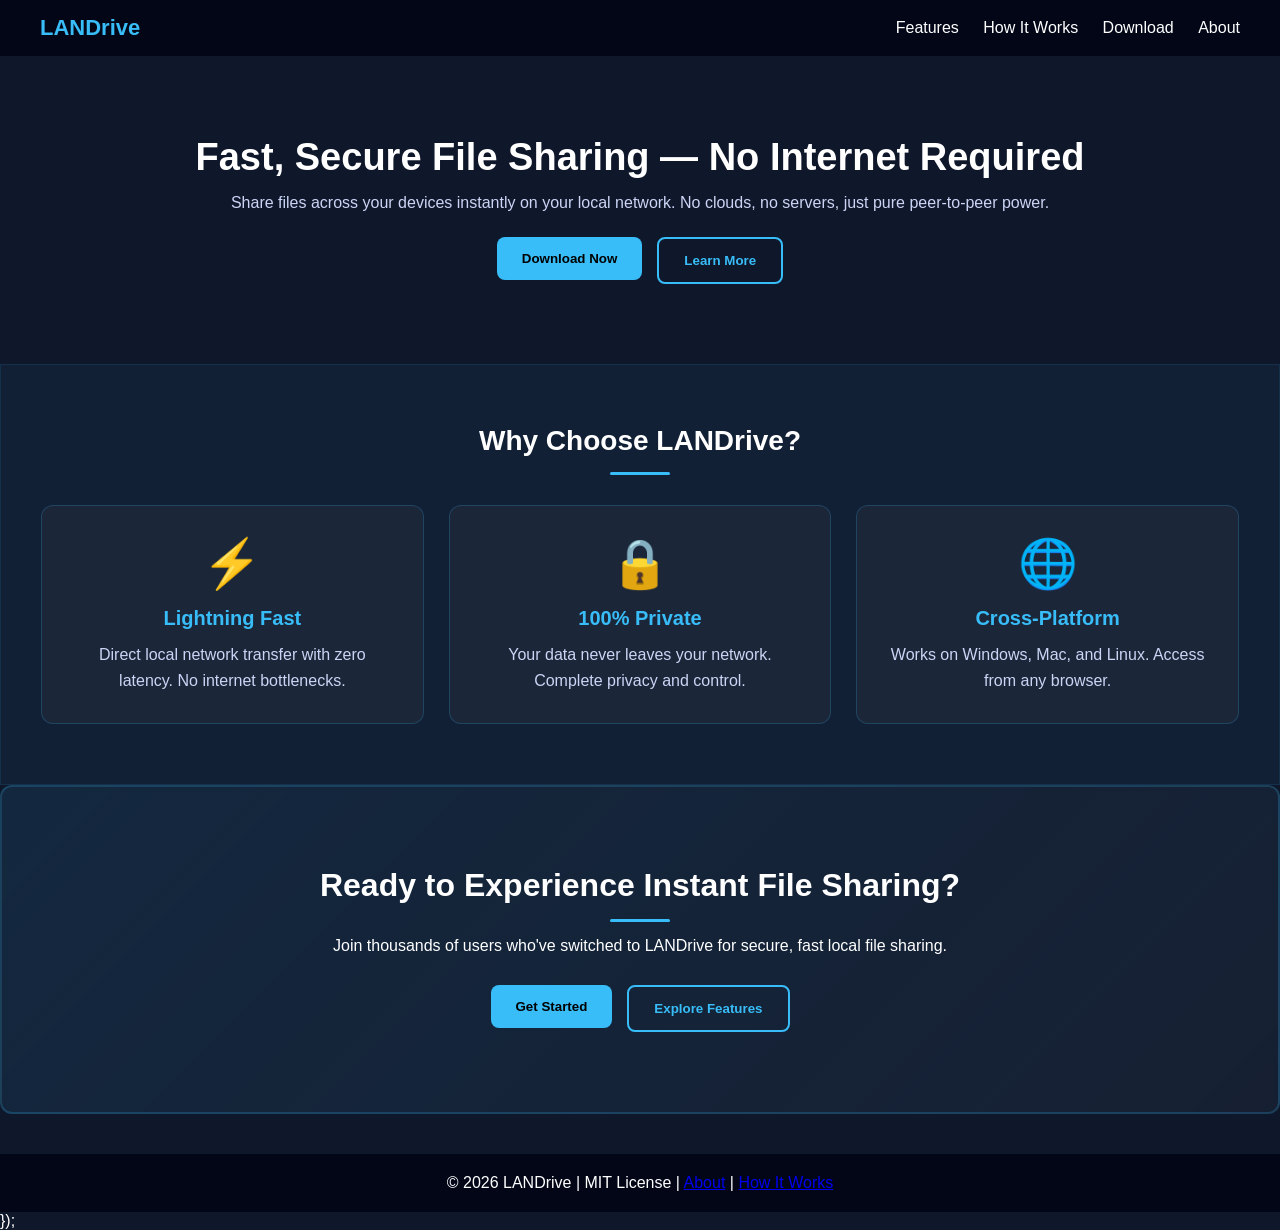
==== index.html @ f498e2f3 "UI changes" ====
<!DOCTYPE html>
<html lang="en">
<head>
  <meta charset="UTF-8">
  <meta name="viewport" content="width=device-width, initial-scale=1.0">
  <title>LANDrive - Fast Local File Sharing</title>
  <link rel="stylesheet" href="style.css">
</head>
<body>

<header>
  <a href="index.html" class="logo">
    <span>LANDrive</span>
  </a>
  <nav>
    <a href="features.html">Features</a>
    <a href="work.html">How It Works</a>
    <a href="download.html">Download</a>
    <a href="about.html">About</a>
  </nav>
</header>

<section class="hero">
  <h2>Fast, Secure File Sharing — No Internet Required</h2>
  <p>Share files across your devices instantly on your local network. No clouds, no servers, just pure peer-to-peer power.</p>
  <div class="hero-buttons">
    <a href="download.html"><button class="btn btn-primary">Download Now</button></a>
    <a href="work.html"><button class="btn btn-secondary">Learn More</button></a>
  </div>
</section>

<section class="section highlights">
  <h3>Why Choose LANDrive?</h3>
  <div class="highlight-cards">
    <div class="highlight-card">
      <div class="icon">⚡</div>
      <h4>Lightning Fast</h4>
      <p>Direct local network transfer with zero latency. No internet bottlenecks.</p>
    </div>
    <div class="highlight-card">
      <div class="icon">🔒</div>
      <h4>100% Private</h4>
      <p>Your data never leaves your network. Complete privacy and control.</p>
    </div>
    <div class="highlight-card">
      <div class="icon">🌐</div>
      <h4>Cross-Platform</h4>
      <p>Works on Windows, Mac, and Linux. Access from any browser.</p>
    </div>
  </div>
</section>

<section class="section cta-section">
  <h3>Ready to Experience Instant File Sharing?</h3>
  <p>Join thousands of users who've switched to LANDrive for secure, fast local file sharing.</p>
  <div class="section-buttons">
    <a href="download.html"><button class="btn btn-primary">Get Started</button></a>
    <a href="features.html"><button class="btn btn-secondary">Explore Features</button></a>
  </div>
</section>

<footer>
  <p>© 2026 LANDrive | MIT License | <a href="about.html">About</a> | <a href="work.html">How It Works</a></p>
</footer>

<script>
  // Add hover animation to buttons
  document.querySelectorAll('.btn').forEach(btn => {
    btn.addEventListener('mouseenter', function() {
      this.style.transform = 'translateY(-3px)';
    });
    btn.addEventListener('mouseleave', function() {
      this.style.transform = 'translateY(0)';
    });
  });

  // Smooth scroll behavior for internal links
  document.querySelectorAll('a').forEach(link => {
    if (link.getAttribute('href').startsWith('#')) {
      link.addEventListener('click', function(e) {
        e.preventDefault();
        const target = document.querySelector(this.getAttribute('href'));
        if (target) {
          target.scrollIntoView({ behavior: 'smooth', block: 'start' });
        }
      });
    }
  });
</script>

</body>
</html>
  });
</script>

</body>
</html>
---- style.css ----
/* RESET */
* {
  margin: 0;
  padding: 0;
  box-sizing: border-box;
  font-family: 'Segoe UI', sans-serif;
}

/* BODY */
body {
  background: #0f172a;
  color: #ffffff;
  scroll-behavior: smooth;
}

/* HEADER */
header {
  padding: 15px 40px;
  display: flex;
  justify-content: space-between;
  align-items: center;
  background: #020617;
  transition: all 0.3s ease;
}

/* LOGO (HEADER) */
.logo {
  display: flex;
  align-items: center;
  gap: 10px;
  text-decoration: none;
  transition: transform 0.3s ease;
}

.logo:hover {
  transform: scale(1.05);
}

.logo img {
  height: 40px;
}

.logo span {
  font-size: 22px;
  color: #38bdf8;
  font-weight: 600;
}

/* NAV */
nav a {
  margin-left: 20px;
  text-decoration: none;
  color: #fff;
  transition: all 0.3s ease;
  position: relative;
}

nav a:hover {
  color: #38bdf8;
  transform: translateY(-2px);
}

nav a::after {
  content: '';
  position: absolute;
  bottom: -5px;
  left: 0;
  width: 0;
  height: 2px;
  background: #38bdf8;
  transition: width 0.3s ease;
}

nav a:hover::after {
  width: 100%;
}

/* HERO */
.hero {
  text-align: center;
  padding: 80px 20px;
}

/* HERO LOGO FIX */
.hero-logo {
  width: 250px;
  max-width: 90%;
  margin-bottom: 20px;
  animation: fadeInDown 0.7s ease;
}

/* HERO TEXT */
.hero h2 {
  font-size: 38px;
  margin-bottom: 15px;
  animation: fadeInDown 0.7s ease;
}

.hero p {
  color: #cbd5f5;
  margin-bottom: 25px;
  animation: fadeInUp 0.7s ease 0.2s both;
}

.hero-buttons {
  display: flex;
  gap: 15px;
  justify-content: center;
  flex-wrap: wrap;
  animation: fadeInUp 0.7s ease 0.4s both;
}

.hero-buttons a {
  text-decoration: none;
}

/* BUTTON */
.btn {
  padding: 14px 25px;
  background: #38bdf8;
  color: #000;
  border: none;
  border-radius: 8px;
  cursor: pointer;
  font-weight: bold;
  transition: all 0.3s cubic-bezier(0.4, 0, 0.2, 1);
  position: relative;
  overflow: hidden;
  display: inline-block;
}

.btn-primary {
  background: #38bdf8;
  color: #000;
}

.btn-primary:hover {
  background: #0ea5e9;
  transform: translateY(-3px);
  box-shadow: 0 10px 25px rgba(56, 189, 248, 0.3);
}

.btn-secondary {
  background: transparent;
  color: #38bdf8;
  border: 2px solid #38bdf8;
}

.btn-secondary:hover {
  background: #38bdf8;
  color: #000;
  transform: translateY(-3px);
  box-shadow: 0 10px 25px rgba(56, 189, 248, 0.3);
}

.btn:active {
  transform: translateY(-1px);
}

.btn::before {
  content: '';
  position: absolute;
  top: 0;
  left: -100%;
  width: 100%;
  height: 100%;
  background: rgba(255, 255, 255, 0.1);
  transition: left 0.3s ease;
}

.btn:hover::before {
  left: 100%;
}

/* SECTION */
.section {
  padding: 60px 40px;
}

.section h3 {
  text-align: center;
  margin-bottom: 30px;
  font-size: 28px;
  animation: fadeInDown 0.6s ease;
}

.section h3::after {
  content: '';
  display: block;
  width: 60px;
  height: 3px;
  background: #38bdf8;
  margin: 15px auto 0;
  border-radius: 2px;
  animation: slideIn 0.6s ease 0.2s both;
}

/* FEATURES */
.features {
  display: grid;
  grid-template-columns: repeat(auto-fit, minmax(200px, 1fr));
  gap: 20px;
}

.card {
  background: #1e293b;
  padding: 20px;
  border-radius: 10px;
  text-align: center;
  transition: all 0.3s cubic-bezier(0.4, 0, 0.2, 1);
  border: 1px solid transparent;
  cursor: pointer;
  animation: fadeInUp 0.6s ease forwards;
  opacity: 0;
}

.card:nth-child(1) { animation-delay: 0.1s; }
.card:nth-child(2) { animation-delay: 0.2s; }
.card:nth-child(3) { animation-delay: 0.3s; }
.card:nth-child(4) { animation-delay: 0.4s; }
.card:nth-child(5) { animation-delay: 0.5s; }

.card:hover {
  background: #334155;
  border-color: #38bdf8;
  transform: translateY(-8px);
  box-shadow: 0 15px 40px rgba(56, 189, 248, 0.15);
}

/* STEPS */
.steps {
  display: flex;
  flex-wrap: wrap;
  gap: 20px;
  justify-content: center;
}

.step {
  background: #1e293b;
  padding: 20px;
  border-radius: 10px;
  width: 220px;
  transition: all 0.3s cubic-bezier(0.4, 0, 0.2, 1);
  border: 1px solid transparent;
  animation: fadeInUp 0.6s ease forwards;
  opacity: 0;
  text-align: center;
}

.step:nth-child(1) { animation-delay: 0.1s; }
.step:nth-child(2) { animation-delay: 0.2s; }
.step:nth-child(3) { animation-delay: 0.3s; }
.step:nth-child(4) { animation-delay: 0.4s; }

.step:hover {
  background: #334155;
  border-color: #38bdf8;
  transform: translateY(-8px);
  box-shadow: 0 15px 40px rgba(56, 189, 248, 0.15);
}

/* DOWNLOAD */
.download {
  text-align: center;
}

.download p {
  animation: fadeInUp 0.7s ease 0.2s both;
}

/* HIGHLIGHTS SECTION */
.highlights {
  background: rgba(56, 189, 248, 0.05);
  border: 1px solid rgba(56, 189, 248, 0.1);
}

.highlight-cards {
  display: grid;
  grid-template-columns: repeat(auto-fit, minmax(250px, 1fr));
  gap: 25px;
  margin-top: 30px;
}

.highlight-card {
  background: rgba(30, 41, 59, 0.8);
  padding: 30px;
  border-radius: 12px;
  border: 1px solid rgba(56, 189, 248, 0.2);
  transition: all 0.3s cubic-bezier(0.4, 0, 0.2, 1);
  animation: fadeInUp 0.6s ease forwards;
  opacity: 0;
  text-align: center;
}

.highlight-card:nth-child(1) { animation-delay: 0.1s; }
.highlight-card:nth-child(2) { animation-delay: 0.2s; }
.highlight-card:nth-child(3) { animation-delay: 0.3s; }

.highlight-card:hover {
  background: rgba(30, 41, 59, 1);
  border-color: #38bdf8;
  transform: translateY(-8px);
  box-shadow: 0 15px 40px rgba(56, 189, 248, 0.15);
}

.highlight-card .icon {
  font-size: 48px;
  margin-bottom: 15px;
}

.highlight-card h4 {
  color: #38bdf8;
  margin-bottom: 12px;
  font-size: 20px;
}

.highlight-card p {
  color: #cbd5f5;
  line-height: 1.6;
}

/* CTA SECTION */
.cta-section {
  background: linear-gradient(135deg, rgba(56, 189, 248, 0.1), rgba(30, 41, 59, 0.5));
  border: 2px solid rgba(56, 189, 248, 0.2);
  border-radius: 12px;
  text-align: center;
  padding: 80px 40px;
  animation: fadeInUp 0.6s ease;
}

.cta-section h3 {
  font-size: 32px;
  margin-bottom: 15px;
  animation: fadeInDown 0.6s ease;
}

.cta-section p {
  animation: fadeInUp 0.6s ease 0.2s both;
  margin-bottom: 30px;
}

.section-buttons {
  display: flex;
  gap: 15px;
  justify-content: center;
  flex-wrap: wrap;
  animation: fadeInUp 0.6s ease 0.4s both;
}

.section-buttons a {
  text-decoration: none;
}

/* FOOTER */
footer {
  text-align: center;
  padding: 20px;
  background: #020617;
  margin-top: 40px;
  transition: all 0.3s ease;
}

footer p {
  animation: fadeInUp 0.7s ease;
}

/* ANIMATIONS */
@keyframes fadeInUp {
  from {
    opacity: 0;
    transform: translateY(30px);
  }
  to {
    opacity: 1;
    transform: translateY(0);
  }
}

@keyframes fadeInDown {
  from {
    opacity: 0;
    transform: translateY(-20px);
  }
  to {
    opacity: 1;
    transform: translateY(0);
  }
}

@keyframes slideIn {
  from {
    width: 0;
  }
  to {
    width: 60px;
  }
}

/* RESPONSIVE */
@media (max-width: 768px) {
  header {
    flex-direction: column;
    gap: 15px;
  }

  nav {
    display: flex;
    gap: 10px;
    flex-wrap: wrap;
  }

  nav a {
    margin-left: 0;
    font-size: 14px;
  }

  .hero h2 {
    font-size: 28px;
  }

  .hero-buttons {
    flex-direction: column;
    align-items: center;
  }

  .hero-buttons a {
    width: 100%;
    max-width: 250px;
  }

  .hero-buttons .btn {
    width: 100%;
  }

  .step {
    width: 100%;
    min-width: 200px;
  }

  .section {
    padding: 40px 20px;
  }

  .section-buttons {
    flex-direction: column;
    align-items: center;
  }

  .section-buttons a {
    width: 100%;
    max-width: 250px;
  }

  .section-buttons .btn {
    width: 100%;
  }

  .cta-section {
    padding: 50px 20px;
  }

  .cta-section h3 {
    font-size: 24px;
  }

  .highlight-cards {
    grid-template-columns: 1fr;
  }

  .features {
    grid-template-columns: 1fr;
  }
}
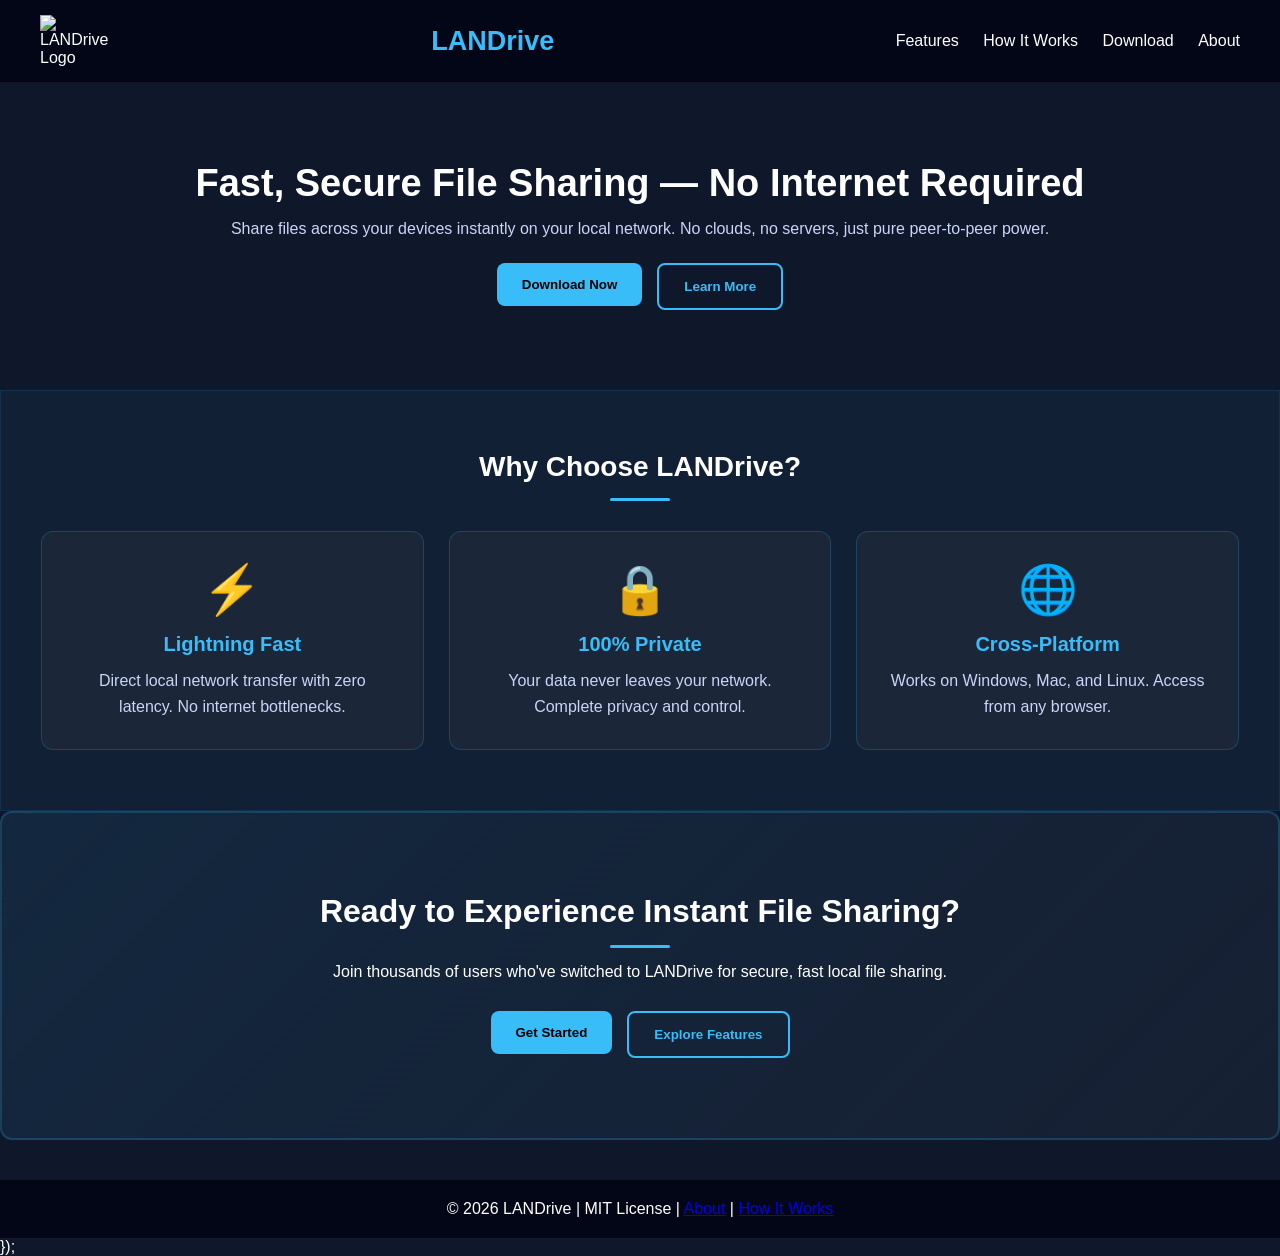
==== commit cd3a2c5a: "Logo Changes Co-authored-by: Copilot <copilot@github.com>" ====
--- a/index.html
+++ b/index.html
@@ -4,11 +4,14 @@
   <meta charset="UTF-8">
   <meta name="viewport" content="width=device-width, initial-scale=1.0">
   <title>LANDrive - Fast Local File Sharing</title>
+  <link rel="icon" href="assets/logo.png" type="image/x-icon">
   <link rel="stylesheet" href="style.css">
 </head>
 <body>
 
 <header>
+  
+  <img src="assets/logo.png" alt="LANDrive Logo" width="70" >
   <a href="index.html" class="logo">
     <span>LANDrive</span>
   </a>
--- a/style.css
+++ b/style.css
@@ -41,7 +41,7 @@
 }
 
 .logo span {
-  font-size: 22px;
+  font-size: 27px;
   color: #38bdf8;
   font-weight: 600;
 }
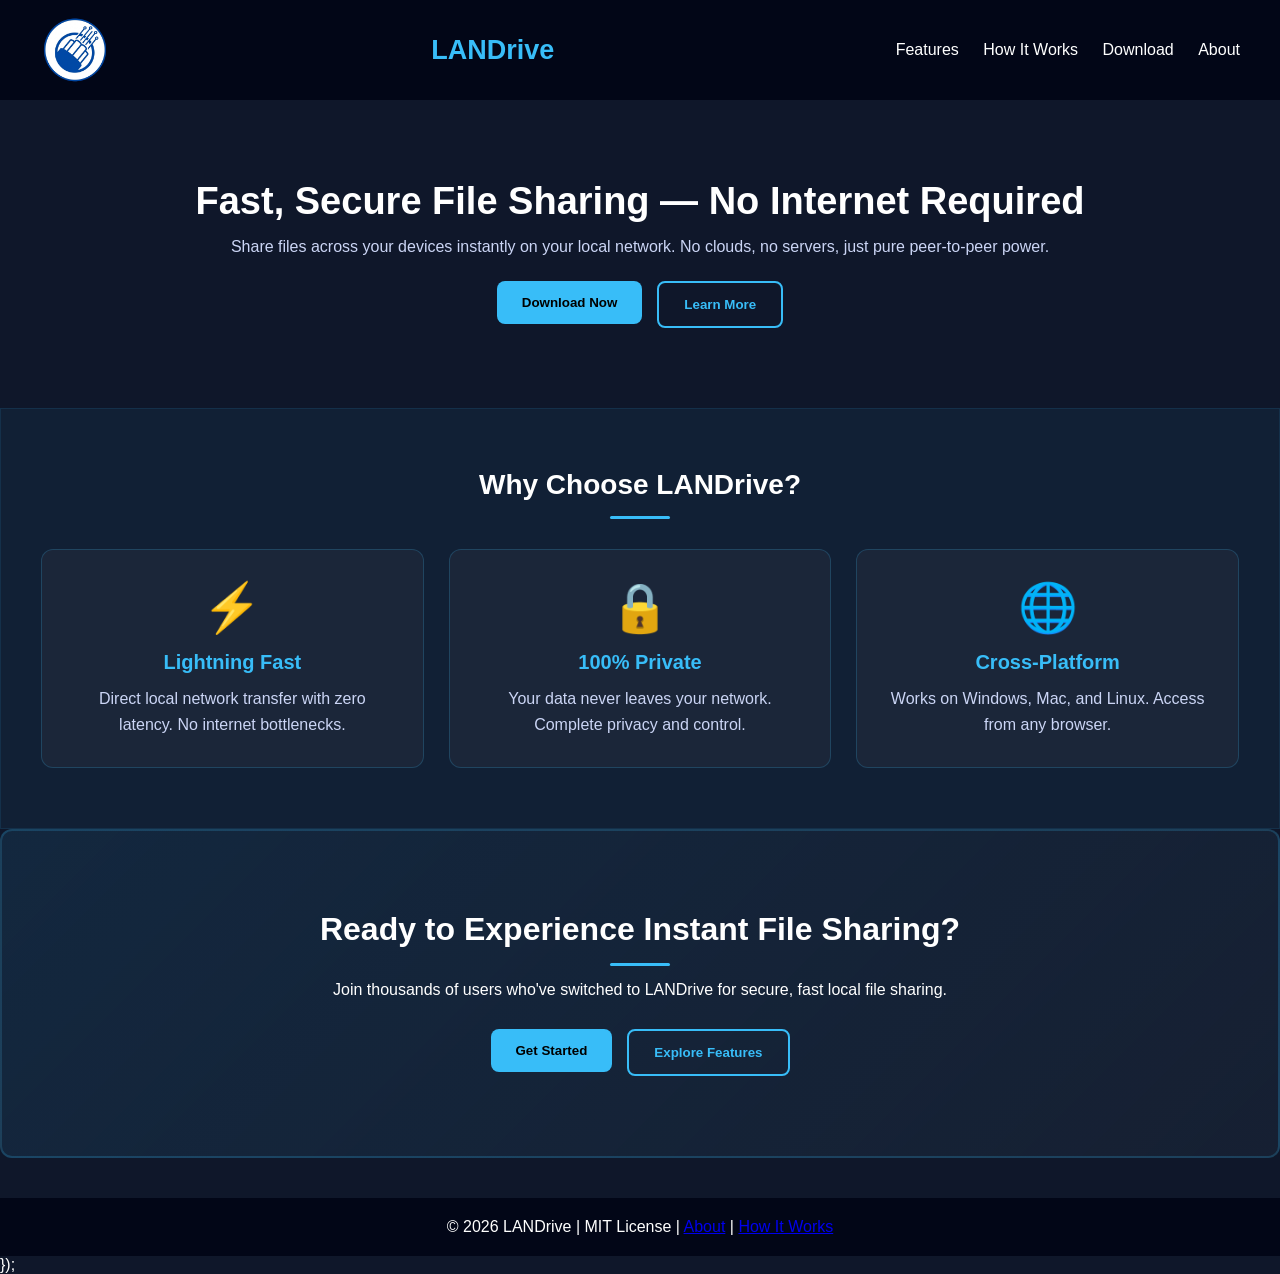
==== commit f126b5be: "Logo and Icon (all pages) Co-authored-by: Copilot <copilot@github.com>" ====
--- a/index.html
+++ b/index.html
@@ -4,14 +4,14 @@
   <meta charset="UTF-8">
   <meta name="viewport" content="width=device-width, initial-scale=1.0">
   <title>LANDrive - Fast Local File Sharing</title>
-  <link rel="icon" href="assets/logo.png" type="image/x-icon">
+  <link rel="icon" href="assets/logo3.png" type="image/x-icon">
   <link rel="stylesheet" href="style.css">
 </head>
 <body>
 
 <header>
   
-  <img src="assets/logo.png" alt="LANDrive Logo" width="70" >
+  <img src="assets/logo3.png" alt="LANDrive Logo" width="70" >
   <a href="index.html" class="logo">
     <span>LANDrive</span>
   </a>
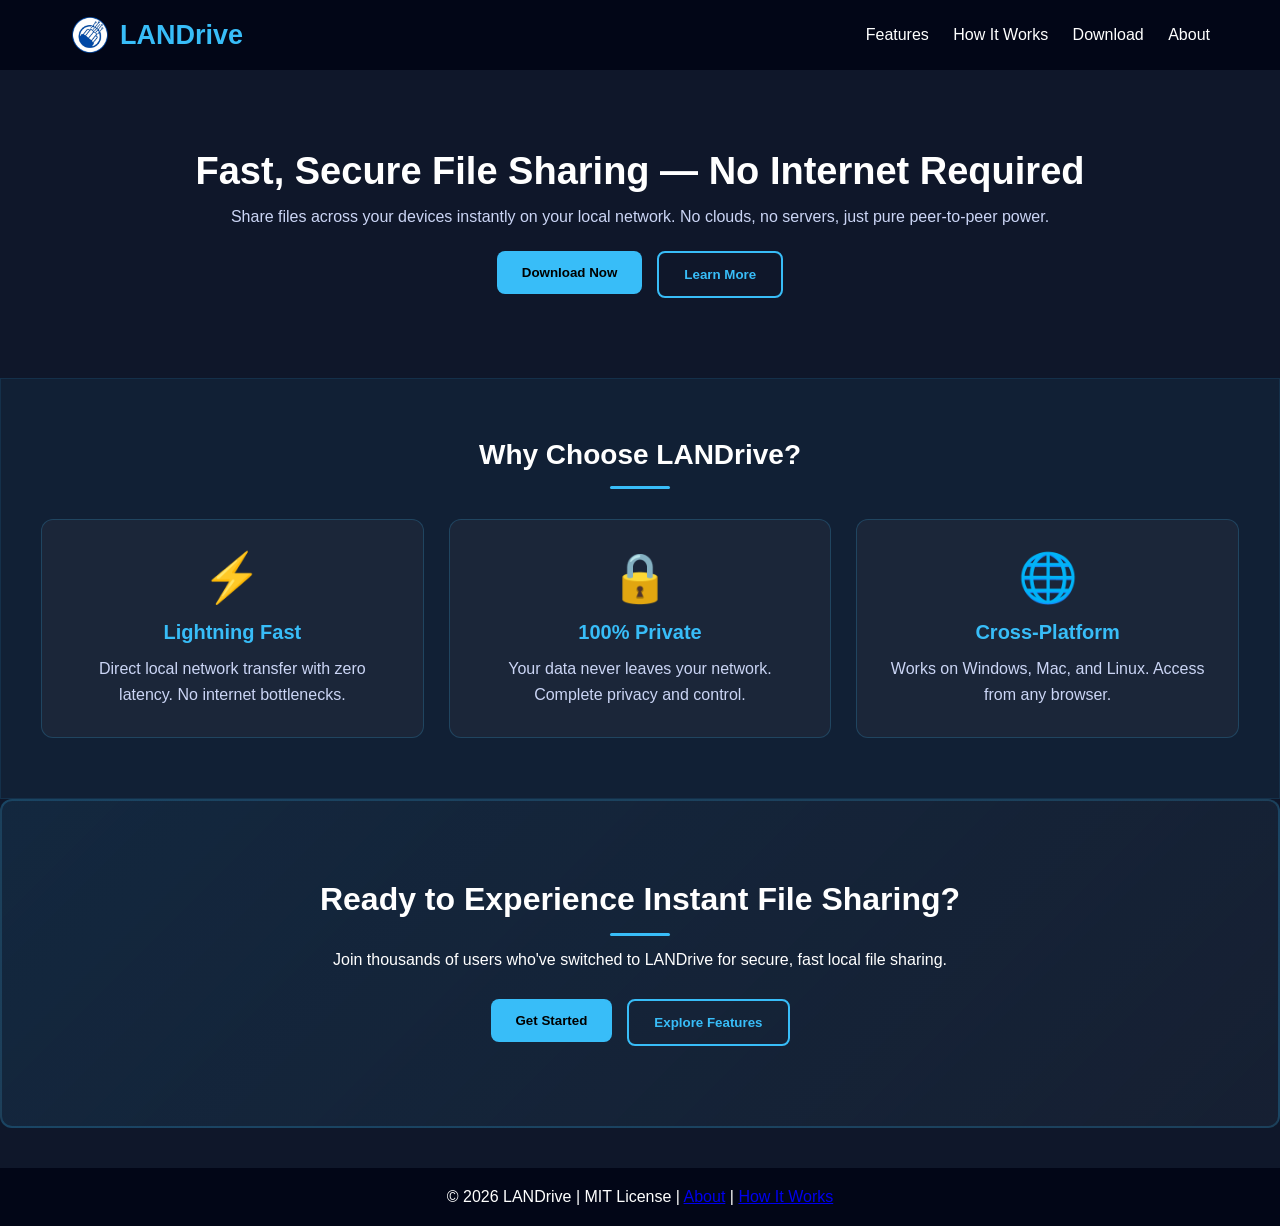
==== commit 90114fe1: "again fixed how it works page" ====
--- a/index.html
+++ b/index.html
@@ -7,44 +7,56 @@
   <link rel="icon" href="assets/logo3.png" type="image/x-icon">
   <link rel="stylesheet" href="style.css">
 </head>
+
 <body>
 
 <header>
-  
-  <img src="assets/logo3.png" alt="LANDrive Logo" width="70" >
+
+  <!-- ✅ LOGO + TEXT FIXED -->
   <a href="index.html" class="logo">
+    <img src="assets/logo3.png" alt="LANDrive Logo">
     <span>LANDrive</span>
   </a>
+
   <nav>
     <a href="features.html">Features</a>
     <a href="work.html">How It Works</a>
     <a href="download.html">Download</a>
     <a href="about.html">About</a>
   </nav>
+
 </header>
 
 <section class="hero">
   <h2>Fast, Secure File Sharing — No Internet Required</h2>
   <p>Share files across your devices instantly on your local network. No clouds, no servers, just pure peer-to-peer power.</p>
+
   <div class="hero-buttons">
-    <a href="download.html"><button class="btn btn-primary">Download Now</button></a>
-    <a href="work.html"><button class="btn btn-secondary">Learn More</button></a>
+    <a href="download.html">
+      <button class="btn btn-primary">Download Now</button>
+    </a>
+    <a href="work.html">
+      <button class="btn btn-secondary">Learn More</button>
+    </a>
   </div>
 </section>
 
 <section class="section highlights">
   <h3>Why Choose LANDrive?</h3>
+
   <div class="highlight-cards">
     <div class="highlight-card">
       <div class="icon">⚡</div>
       <h4>Lightning Fast</h4>
       <p>Direct local network transfer with zero latency. No internet bottlenecks.</p>
     </div>
+
     <div class="highlight-card">
       <div class="icon">🔒</div>
       <h4>100% Private</h4>
       <p>Your data never leaves your network. Complete privacy and control.</p>
     </div>
+
     <div class="highlight-card">
       <div class="icon">🌐</div>
       <h4>Cross-Platform</h4>
@@ -56,18 +68,26 @@
 <section class="section cta-section">
   <h3>Ready to Experience Instant File Sharing?</h3>
   <p>Join thousands of users who've switched to LANDrive for secure, fast local file sharing.</p>
+
   <div class="section-buttons">
-    <a href="download.html"><button class="btn btn-primary">Get Started</button></a>
-    <a href="features.html"><button class="btn btn-secondary">Explore Features</button></a>
+    <a href="download.html">
+      <button class="btn btn-primary">Get Started</button>
+    </a>
+    <a href="features.html">
+      <button class="btn btn-secondary">Explore Features</button>
+    </a>
   </div>
 </section>
 
 <footer>
-  <p>© 2026 LANDrive | MIT License | <a href="about.html">About</a> | <a href="work.html">How It Works</a></p>
+  <p>© 2026 LANDrive | MIT License |
+    <a href="about.html">About</a> |
+    <a href="work.html">How It Works</a>
+  </p>
 </footer>
 
 <script>
-  // Add hover animation to buttons
+  // Button hover animation
   document.querySelectorAll('.btn').forEach(btn => {
     btn.addEventListener('mouseenter', function() {
       this.style.transform = 'translateY(-3px)';
@@ -77,7 +97,7 @@
     });
   });
 
-  // Smooth scroll behavior for internal links
+  // Smooth scroll
   document.querySelectorAll('a').forEach(link => {
     if (link.getAttribute('href').startsWith('#')) {
       link.addEventListener('click', function(e) {
@@ -92,9 +112,4 @@
 </script>
 
 </body>
-</html>
-  });
-</script>
-
-</body>
-</html>
+</html>
--- a/style.css
+++ b/style.css
@@ -15,7 +15,7 @@
 
 /* HEADER */
 header {
-  padding: 15px 40px;
+  padding: 15px 70px;
   display: flex;
   justify-content: space-between;
   align-items: center;
@@ -229,28 +229,30 @@
 
 /* STEPS */
 .steps {
-  display: flex;
-  flex-wrap: wrap;
-  gap: 20px;
+  display: grid;
+  grid-template-columns: repeat(auto-fit, minmax(280px, 1fr));
+  gap: 25px;
   justify-content: center;
 }
 
 .step {
   background: #1e293b;
-  padding: 20px;
+  padding: 25px;
   border-radius: 10px;
-  width: 220px;
   transition: all 0.3s cubic-bezier(0.4, 0, 0.2, 1);
   border: 1px solid transparent;
   animation: fadeInUp 0.6s ease forwards;
   opacity: 0;
-  text-align: center;
 }
 
 .step:nth-child(1) { animation-delay: 0.1s; }
 .step:nth-child(2) { animation-delay: 0.2s; }
 .step:nth-child(3) { animation-delay: 0.3s; }
 .step:nth-child(4) { animation-delay: 0.4s; }
+.step:nth-child(5) { animation-delay: 0.5s; }
+.step:nth-child(6) { animation-delay: 0.6s; }
+.step:nth-child(7) { animation-delay: 0.7s; }
+.step:nth-child(8) { animation-delay: 0.8s; }
 
 .step:hover {
   background: #334155;
@@ -408,6 +410,7 @@
     display: flex;
     gap: 10px;
     flex-wrap: wrap;
+    justify-content: center;
   }
 
   nav a {
@@ -435,7 +438,6 @@
 
   .step {
     width: 100%;
-    min-width: 200px;
   }
 
   .section {
@@ -471,4 +473,12 @@
   .features {
     grid-template-columns: 1fr;
   }
+
+  .steps {
+    grid-template-columns: 1fr;
+  }
+
+  .card {
+    width: 100%;
+  }
 }
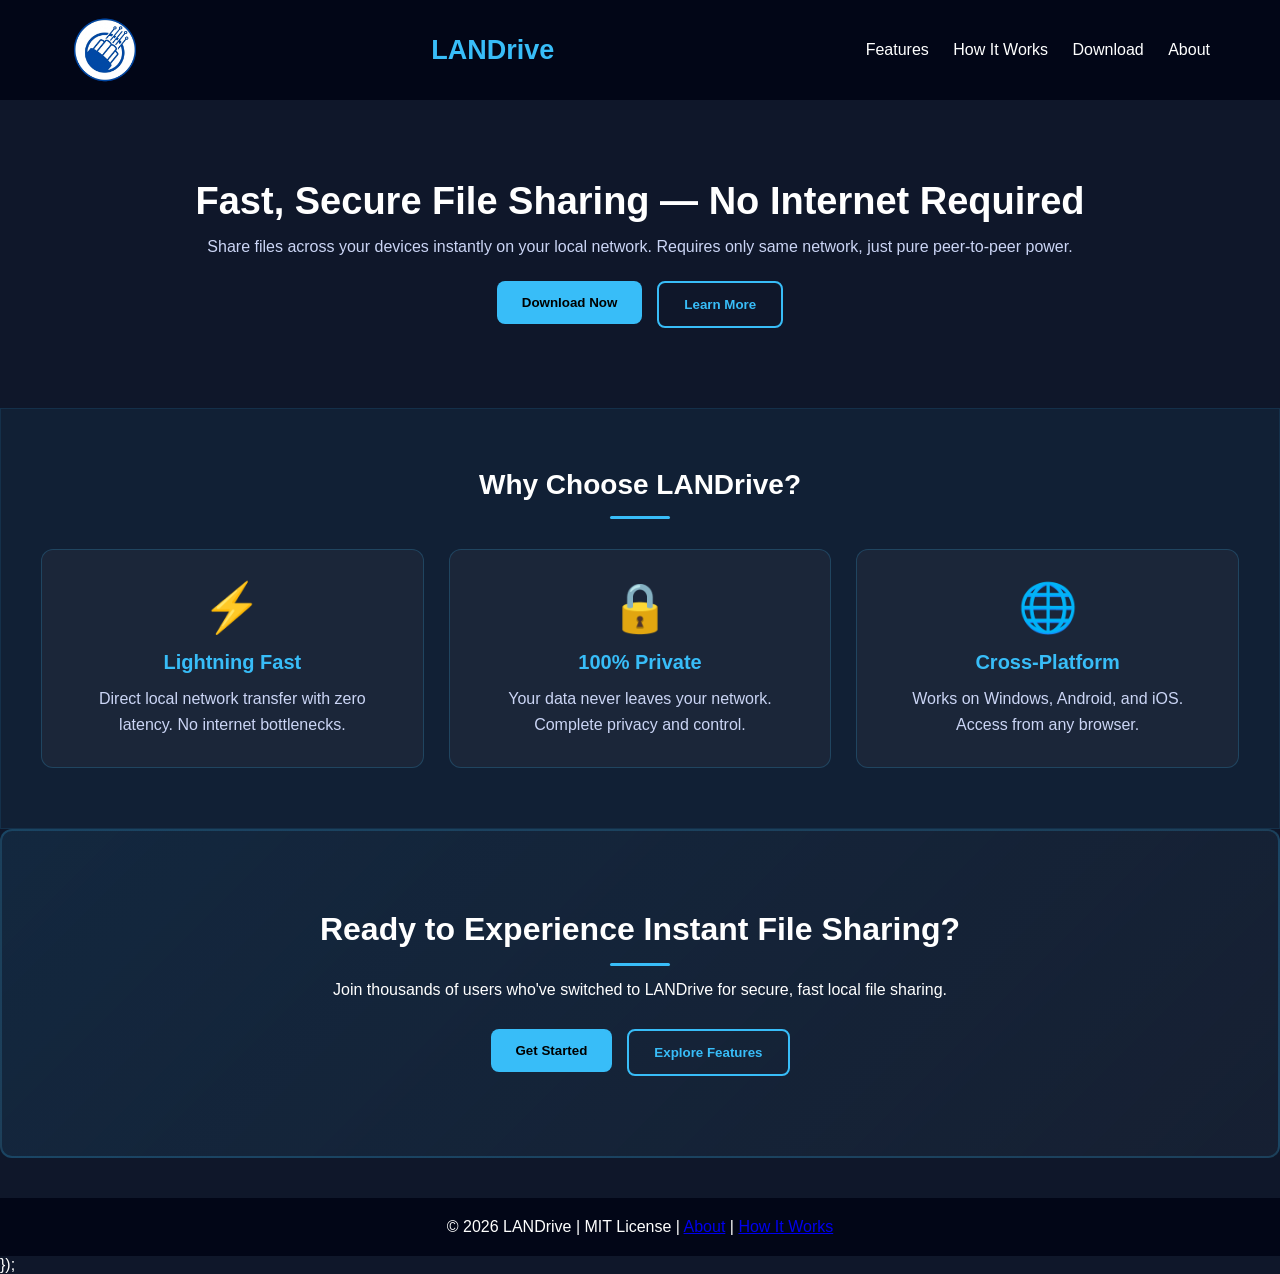
==== commit 8af4d96e: "Card Allignments Co-authored-by: Copilot <copilot@github.com>" ====
--- a/index.html
+++ b/index.html
@@ -7,60 +7,48 @@
   <link rel="icon" href="assets/logo3.png" type="image/x-icon">
   <link rel="stylesheet" href="style.css">
 </head>
-
 <body>
 
 <header>
-
-  <!-- ✅ LOGO + TEXT FIXED -->
+  
+  <img src="assets/logo3.png" alt="LANDrive Logo" width="70" >
   <a href="index.html" class="logo">
-    <img src="assets/logo3.png" alt="LANDrive Logo">
     <span>LANDrive</span>
   </a>
-
   <nav>
     <a href="features.html">Features</a>
     <a href="work.html">How It Works</a>
     <a href="download.html">Download</a>
     <a href="about.html">About</a>
   </nav>
-
 </header>
 
 <section class="hero">
   <h2>Fast, Secure File Sharing — No Internet Required</h2>
-  <p>Share files across your devices instantly on your local network. No clouds, no servers, just pure peer-to-peer power.</p>
-
+  <p>Share files across your devices instantly on your local network. Requires only same network, just pure peer-to-peer power.</p>
   <div class="hero-buttons">
-    <a href="download.html">
-      <button class="btn btn-primary">Download Now</button>
-    </a>
-    <a href="work.html">
-      <button class="btn btn-secondary">Learn More</button>
-    </a>
+    <a href="download.html"><button class="btn btn-primary">Download Now</button></a>
+    <a href="work.html"><button class="btn btn-secondary">Learn More</button></a>
   </div>
 </section>
 
 <section class="section highlights">
   <h3>Why Choose LANDrive?</h3>
-
   <div class="highlight-cards">
     <div class="highlight-card">
       <div class="icon">⚡</div>
       <h4>Lightning Fast</h4>
       <p>Direct local network transfer with zero latency. No internet bottlenecks.</p>
     </div>
-
     <div class="highlight-card">
       <div class="icon">🔒</div>
       <h4>100% Private</h4>
       <p>Your data never leaves your network. Complete privacy and control.</p>
     </div>
-
     <div class="highlight-card">
       <div class="icon">🌐</div>
       <h4>Cross-Platform</h4>
-      <p>Works on Windows, Mac, and Linux. Access from any browser.</p>
+      <p>Works on Windows, Android, and iOS. Access from any browser.</p>
     </div>
   </div>
 </section>
@@ -68,26 +56,18 @@
 <section class="section cta-section">
   <h3>Ready to Experience Instant File Sharing?</h3>
   <p>Join thousands of users who've switched to LANDrive for secure, fast local file sharing.</p>
-
   <div class="section-buttons">
-    <a href="download.html">
-      <button class="btn btn-primary">Get Started</button>
-    </a>
-    <a href="features.html">
-      <button class="btn btn-secondary">Explore Features</button>
-    </a>
+    <a href="download.html"><button class="btn btn-primary">Get Started</button></a>
+    <a href="features.html"><button class="btn btn-secondary">Explore Features</button></a>
   </div>
 </section>
 
 <footer>
-  <p>© 2026 LANDrive | MIT License |
-    <a href="about.html">About</a> |
-    <a href="work.html">How It Works</a>
-  </p>
+  <p>© 2026 LANDrive | MIT License | <a href="about.html">About</a> | <a href="work.html">How It Works</a></p>
 </footer>
 
 <script>
-  // Button hover animation
+  // Add hover animation to buttons
   document.querySelectorAll('.btn').forEach(btn => {
     btn.addEventListener('mouseenter', function() {
       this.style.transform = 'translateY(-3px)';
@@ -97,7 +77,7 @@
     });
   });
 
-  // Smooth scroll
+  // Smooth scroll behavior for internal links
   document.querySelectorAll('a').forEach(link => {
     if (link.getAttribute('href').startsWith('#')) {
       link.addEventListener('click', function(e) {
@@ -112,4 +92,9 @@
 </script>
 
 </body>
-</html>+</html>
+  });
+</script>
+
+</body>
+</html>
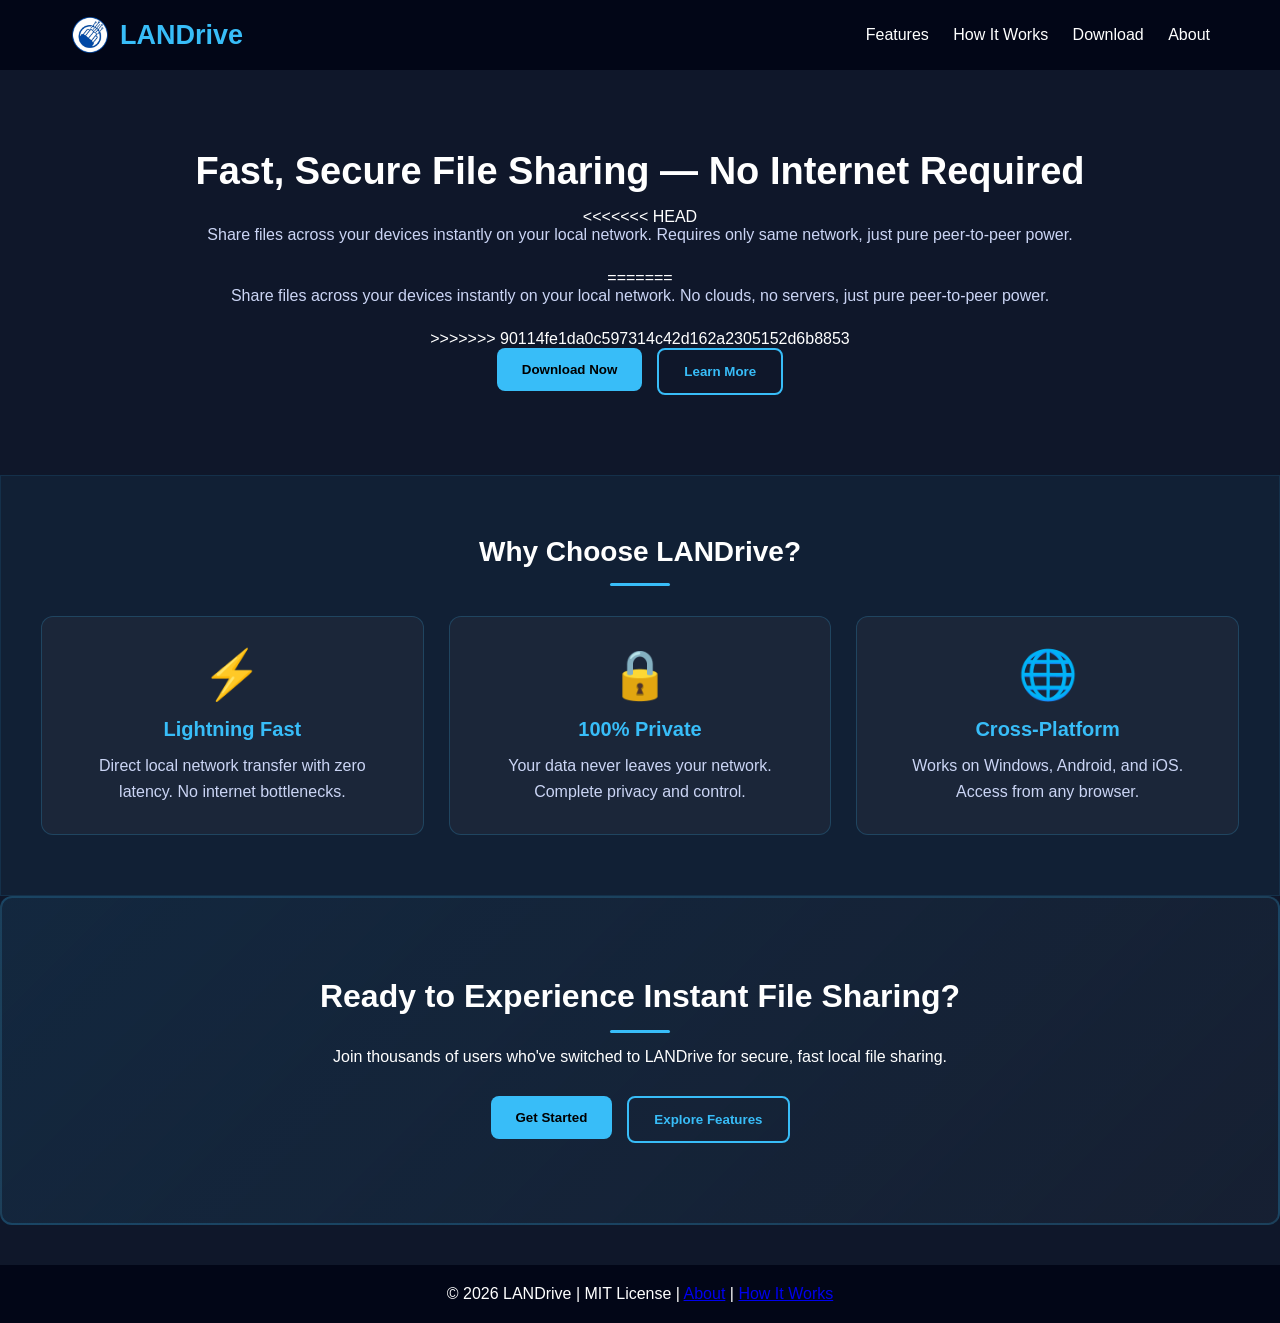
==== commit 5832c97a: "resolved merge conflict" ====
--- a/index.html
+++ b/index.html
@@ -7,44 +7,60 @@
   <link rel="icon" href="assets/logo3.png" type="image/x-icon">
   <link rel="stylesheet" href="style.css">
 </head>
+
 <body>
 
 <header>
-  
-  <img src="assets/logo3.png" alt="LANDrive Logo" width="70" >
+
+  <!-- ✅ LOGO + TEXT FIXED -->
   <a href="index.html" class="logo">
+    <img src="assets/logo3.png" alt="LANDrive Logo">
     <span>LANDrive</span>
   </a>
+
   <nav>
     <a href="features.html">Features</a>
     <a href="work.html">How It Works</a>
     <a href="download.html">Download</a>
     <a href="about.html">About</a>
   </nav>
+
 </header>
 
 <section class="hero">
   <h2>Fast, Secure File Sharing — No Internet Required</h2>
+<<<<<<< HEAD
   <p>Share files across your devices instantly on your local network. Requires only same network, just pure peer-to-peer power.</p>
+=======
+  <p>Share files across your devices instantly on your local network. No clouds, no servers, just pure peer-to-peer power.</p>
+
+>>>>>>> 90114fe1da0c597314c42d162a2305152d6b8853
   <div class="hero-buttons">
-    <a href="download.html"><button class="btn btn-primary">Download Now</button></a>
-    <a href="work.html"><button class="btn btn-secondary">Learn More</button></a>
+    <a href="download.html">
+      <button class="btn btn-primary">Download Now</button>
+    </a>
+    <a href="work.html">
+      <button class="btn btn-secondary">Learn More</button>
+    </a>
   </div>
 </section>
 
 <section class="section highlights">
   <h3>Why Choose LANDrive?</h3>
+
   <div class="highlight-cards">
     <div class="highlight-card">
       <div class="icon">⚡</div>
       <h4>Lightning Fast</h4>
       <p>Direct local network transfer with zero latency. No internet bottlenecks.</p>
     </div>
+
     <div class="highlight-card">
       <div class="icon">🔒</div>
       <h4>100% Private</h4>
       <p>Your data never leaves your network. Complete privacy and control.</p>
     </div>
+
     <div class="highlight-card">
       <div class="icon">🌐</div>
       <h4>Cross-Platform</h4>
@@ -56,18 +72,26 @@
 <section class="section cta-section">
   <h3>Ready to Experience Instant File Sharing?</h3>
   <p>Join thousands of users who've switched to LANDrive for secure, fast local file sharing.</p>
+
   <div class="section-buttons">
-    <a href="download.html"><button class="btn btn-primary">Get Started</button></a>
-    <a href="features.html"><button class="btn btn-secondary">Explore Features</button></a>
+    <a href="download.html">
+      <button class="btn btn-primary">Get Started</button>
+    </a>
+    <a href="features.html">
+      <button class="btn btn-secondary">Explore Features</button>
+    </a>
   </div>
 </section>
 
 <footer>
-  <p>© 2026 LANDrive | MIT License | <a href="about.html">About</a> | <a href="work.html">How It Works</a></p>
+  <p>© 2026 LANDrive | MIT License |
+    <a href="about.html">About</a> |
+    <a href="work.html">How It Works</a>
+  </p>
 </footer>
 
 <script>
-  // Add hover animation to buttons
+  // Button hover animation
   document.querySelectorAll('.btn').forEach(btn => {
     btn.addEventListener('mouseenter', function() {
       this.style.transform = 'translateY(-3px)';
@@ -77,7 +101,7 @@
     });
   });
 
-  // Smooth scroll behavior for internal links
+  // Smooth scroll
   document.querySelectorAll('a').forEach(link => {
     if (link.getAttribute('href').startsWith('#')) {
       link.addEventListener('click', function(e) {
@@ -92,9 +116,4 @@
 </script>
 
 </body>
-</html>
-  });
-</script>
-
-</body>
-</html>
+</html>
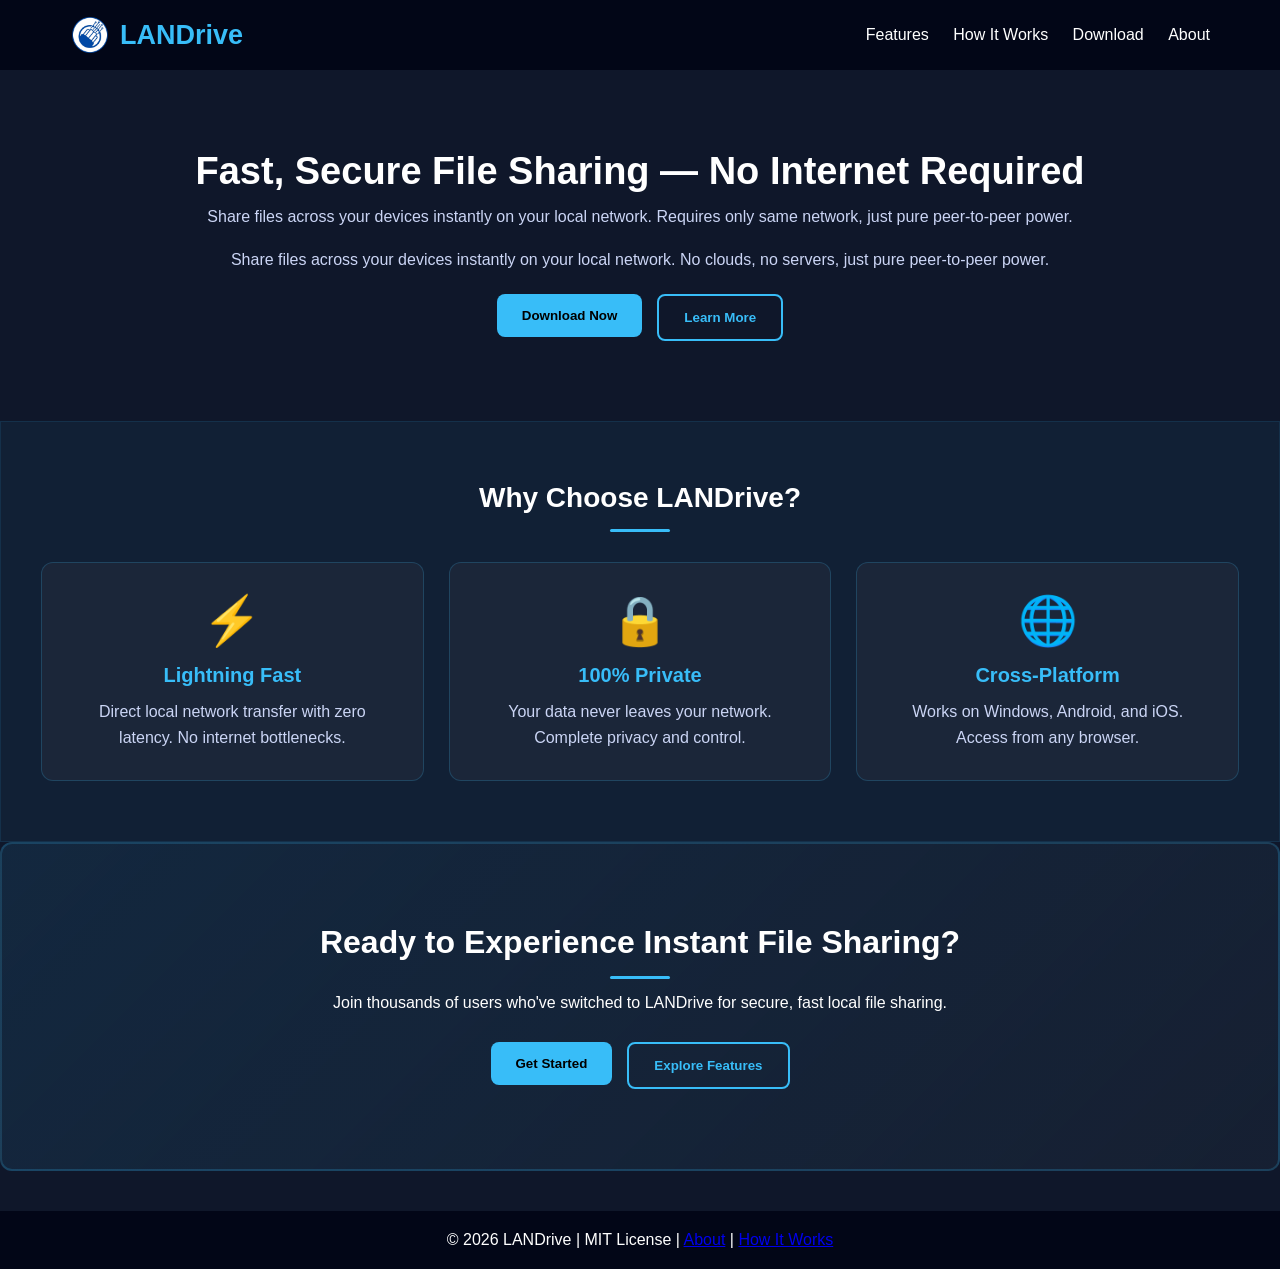
==== commit 6c40ad54: "Setup Upload" ====
--- a/index.html
+++ b/index.html
@@ -29,12 +29,9 @@
 
 <section class="hero">
   <h2>Fast, Secure File Sharing — No Internet Required</h2>
-<<<<<<< HEAD
   <p>Share files across your devices instantly on your local network. Requires only same network, just pure peer-to-peer power.</p>
-=======
   <p>Share files across your devices instantly on your local network. No clouds, no servers, just pure peer-to-peer power.</p>
 
->>>>>>> 90114fe1da0c597314c42d162a2305152d6b8853
   <div class="hero-buttons">
     <a href="download.html">
       <button class="btn btn-primary">Download Now</button>
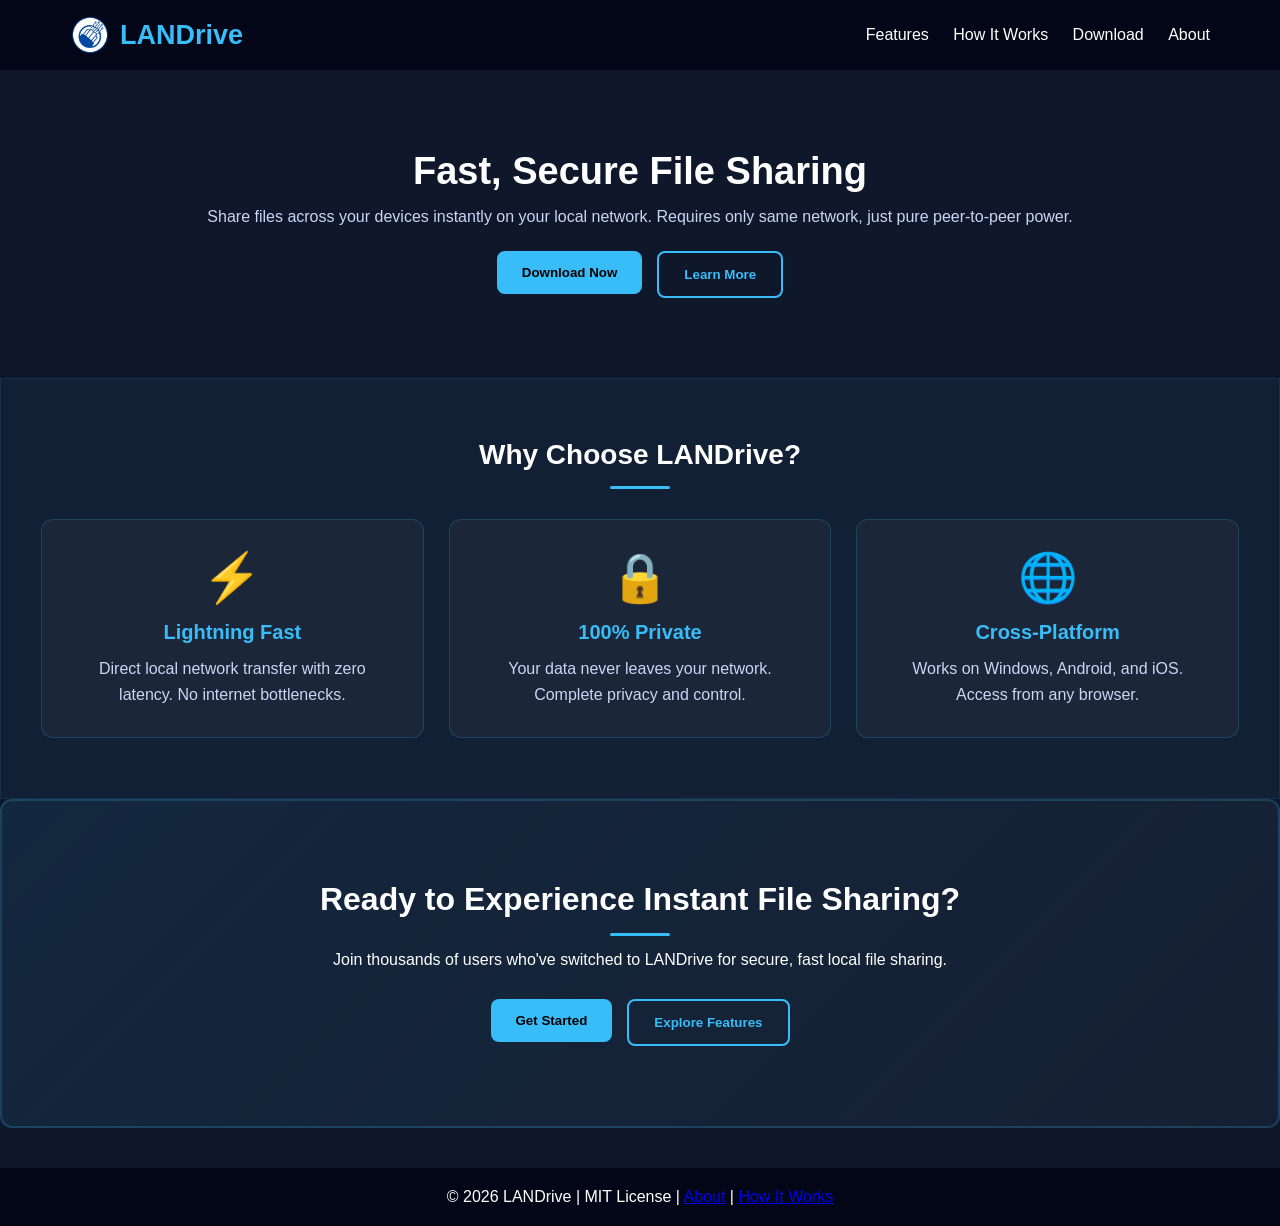
==== commit 0d52f8a7: "BUG FIXXXXXXXXXXXXXXXX" ====
--- a/index.html
+++ b/index.html
@@ -28,10 +28,9 @@
 </header>
 
 <section class="hero">
-  <h2>Fast, Secure File Sharing — No Internet Required</h2>
+  <h2>Fast, Secure File Sharing </h2>
   <p>Share files across your devices instantly on your local network. Requires only same network, just pure peer-to-peer power.</p>
-  <p>Share files across your devices instantly on your local network. No clouds, no servers, just pure peer-to-peer power.</p>
-
+  
   <div class="hero-buttons">
     <a href="download.html">
       <button class="btn btn-primary">Download Now</button>
